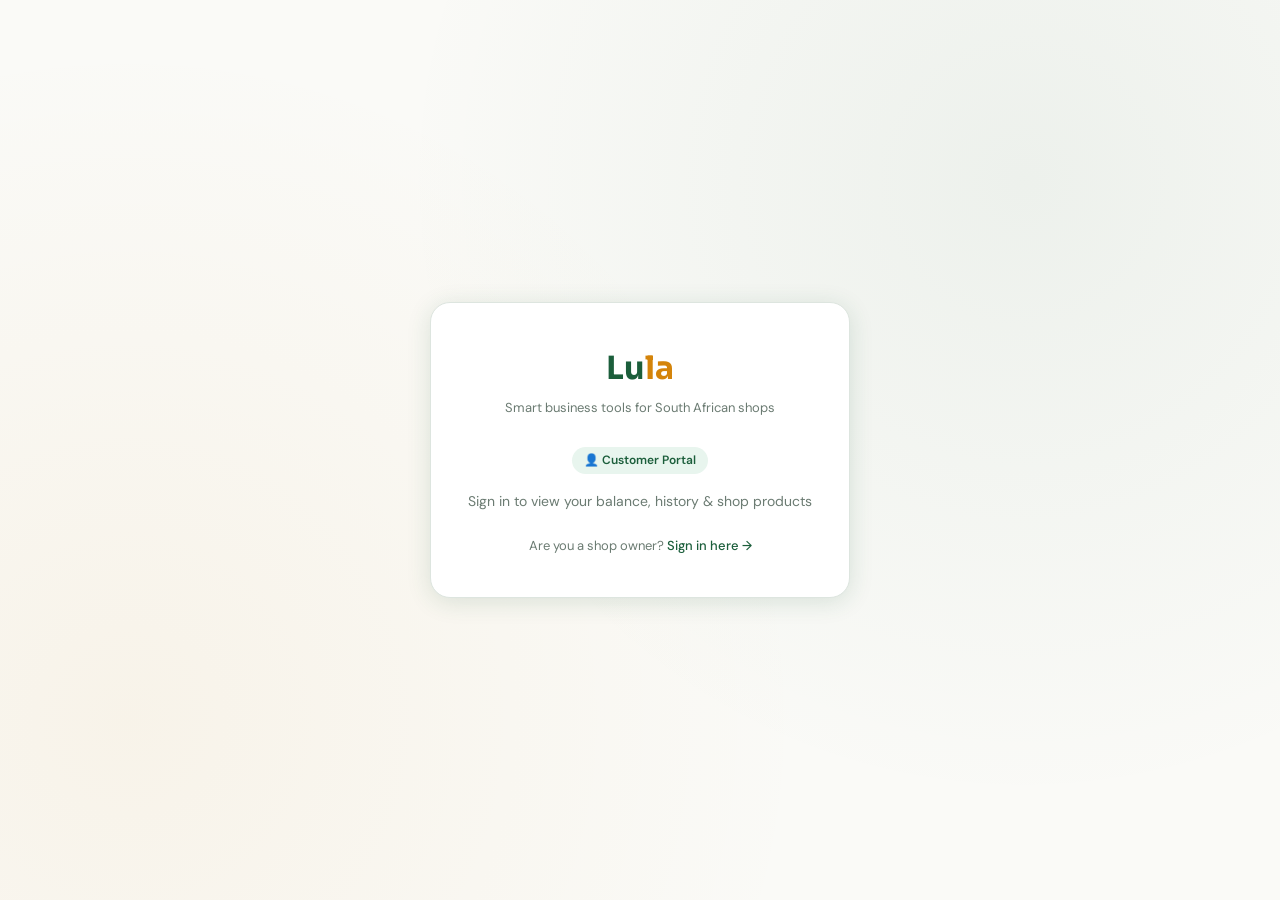
==== customer.html @ 71c64a4d "adding customer portal page" ====
<!DOCTYPE html>
<html lang="en">
<head>
  <meta charset="UTF-8" />
  <meta name="viewport" content="width=device-width, initial-scale=1.0" />
  <title>Lula — Customer Portal</title>
  <link rel="stylesheet" href="style.css" />
  <script src="https://accounts.google.com/gsi/client" async defer></script>
  <style>
    /* ── Customer-specific styles ── */
    .cust-layout { max-width: 680px; margin: 0 auto; padding: 24px 16px 60px; }

    .cust-hero {
      background: var(--green); color: var(--white);
      border-radius: var(--radius-lg); padding: 28px 24px; margin-bottom: 20px;
      display: flex; align-items: center; justify-content: space-between; gap: 16px;
    }
    .cust-hero-name { font-family: 'Sora', sans-serif; font-size: 20px; font-weight: 700; }
    .cust-hero-sub  { font-size: 13px; opacity: 0.75; margin-top: 2px; }
    .cust-avatar {
      width: 52px; height: 52px; border-radius: 50%;
      background: rgba(255,255,255,0.2); display: flex; align-items: center;
      justify-content: center; font-family: 'Sora', sans-serif;
      font-size: 20px; font-weight: 700; flex-shrink: 0;
    }
    .balance-card {
      background: var(--white); border: 1px solid var(--border);
      border-radius: var(--radius); padding: 20px 24px; margin-bottom: 20px;
      display: flex; align-items: center; justify-content: space-between;
    }
    .balance-label { font-size: 13px; color: var(--muted); font-weight: 500; }
    .balance-amount { font-family: 'Sora', sans-serif; font-size: 32px; font-weight: 700; color: var(--dark); }
    .balance-limit  { font-size: 13px; color: var(--muted); margin-top: 2px; }
    .balance-amount.danger { color: var(--danger); }

    .tab-bar {
      display: flex; gap: 4px; background: var(--white);
      border: 1px solid var(--border); border-radius: var(--radius-sm);
      padding: 4px; margin-bottom: 20px;
    }
    .tab-btn {
      flex: 1; padding: 9px 8px; border: none; background: none;
      border-radius: 6px; font-size: 13px; font-weight: 500;
      color: var(--muted); cursor: pointer; transition: all 0.15s;
      font-family: 'DM Sans', sans-serif;
    }
    .tab-btn.active { background: var(--green); color: var(--white); }

    .shop-card {
      background: var(--white); border: 1px solid var(--border);
      border-radius: var(--radius); padding: 16px 18px; margin-bottom: 12px;
      display: flex; align-items: center; gap: 14px; cursor: pointer;
      transition: all 0.15s;
    }
    .shop-card:hover { border-color: var(--green); box-shadow: var(--shadow); transform: translateY(-1px); }
    .shop-icon {
      width: 46px; height: 46px; border-radius: var(--radius-sm);
      background: var(--green-light); display: flex; align-items: center;
      justify-content: center; font-size: 22px; flex-shrink: 0;
    }
    .shop-name  { font-weight: 600; font-size: 15px; color: var(--dark); }
    .shop-type  { font-size: 13px; color: var(--muted); margin-top: 2px; }
    .shop-badge { margin-left: auto; }

    .product-card {
      background: var(--white); border: 1px solid var(--border);
      border-radius: var(--radius-sm); padding: 14px 16px; margin-bottom: 8px;
      display: flex; align-items: center; justify-content: space-between;
    }
    .product-name  { font-weight: 500; font-size: 14px; }
    .product-price { font-family: 'Sora', sans-serif; font-weight: 700; color: var(--green); font-size: 16px; }
    .product-stock { font-size: 12px; color: var(--muted); margin-top: 2px; }

    .history-item {
      background: var(--white); border: 1px solid var(--border);
      border-radius: var(--radius-sm); padding: 14px 16px; margin-bottom: 8px;
      display: flex; align-items: center; justify-content: space-between;
    }
    .history-item-left  { display: flex; flex-direction: column; gap: 2px; }
    .history-desc { font-weight: 500; font-size: 14px; }
    .history-date { font-size: 12px; color: var(--muted); }
    .history-amount { font-family: 'Sora', sans-serif; font-weight: 700; font-size: 16px; }

    .empty-state {
      text-align: center; padding: 40px 20px;
      color: var(--muted); font-size: 14px;
    }
    .empty-state .empty-icon { font-size: 40px; margin-bottom: 12px; }

    /* Login page override for customer */
    .cust-login-badge {
      display: inline-flex; align-items: center; gap: 6px;
      background: var(--green-light); color: var(--green);
      padding: 4px 12px; border-radius: 99px; font-size: 12px; font-weight: 600;
      margin-bottom: 16px;
    }

    .bottom-nav {
      position: fixed; bottom: 0; left: 0; right: 0;
      background: var(--white); border-top: 1px solid var(--border);
      display: flex; padding: 8px 0 12px;
    }
    .bnav-item {
      flex: 1; display: flex; flex-direction: column; align-items: center; gap: 3px;
      font-size: 11px; font-weight: 500; color: var(--muted); cursor: pointer;
      border: none; background: none; padding: 4px 0; transition: color 0.15s;
      font-family: 'DM Sans', sans-serif;
    }
    .bnav-item.active { color: var(--green); }
    .bnav-item svg { width: 22px; height: 22px; }

    .request-form {
      background: var(--white); border: 1px solid var(--border);
      border-radius: var(--radius); padding: 20px;
    }
    .pay-btn {
      background: var(--green); color: var(--white); border: none;
      border-radius: var(--radius-sm); padding: 14px 20px;
      font-size: 15px; font-weight: 600; cursor: pointer; width: 100%;
      font-family: 'DM Sans', sans-serif; transition: background 0.15s;
    }
    .pay-btn:hover { background: var(--green-mid); }
    .pay-btn.amber { background: var(--amber); }
  </style>
</head>
<body>

<!-- ══ LOGIN SCREEN ══ -->
<div id="loginScreen" class="login-page">
  <div class="login-box">
    <div class="login-logo">
      <div class="brand-mark">Lu<span>la</span></div>
      <div class="login-tagline">Smart business tools for South African shops</div>
    </div>
    <div style="text-align:center; margin-bottom:20px;">
      <div class="cust-login-badge">👤 Customer Portal</div>
      <p style="font-size:14px; color:var(--muted);">Sign in to view your balance, history & shop products</p>
    </div>

    <div id="g_id_onload"
      data-client_id="790839446499-2q8ir0ttrcs7jf3v00uls48bc3m3q3s2.apps.googleusercontent.com"
      data-callback="handleCustomerSignIn"
      data-auto_prompt="false">
    </div>
    <div class="g_id_signin"
      data-type="standard" data-shape="rectangular"
      data-theme="outline" data-text="continue_with"
      data-size="large" data-logo_alignment="left" data-width="340">
    </div>

    <div style="margin-top:20px; text-align:center;">
      <a href="index.html" style="font-size:13px; color:var(--muted);">Are you a shop owner? <span style="color:var(--green); font-weight:500;">Sign in here →</span></a>
    </div>
  </div>
</div>

<!-- ══ CUSTOMER APP ══ -->
<div id="custApp" class="hidden">

  <!-- Top header -->
  <header class="page-header">
    <div class="brand-mark">Lu<span>la</span></div>
    <div style="display:flex; align-items:center; gap:10px;">
      <div id="custHeaderAvatar" style="width:34px; height:34px; border-radius:50%; background:var(--green-light); display:flex; align-items:center; justify-content:center; font-weight:600; font-size:13px; color:var(--green); cursor:pointer; border:1.5px solid var(--border);" onclick="custSignOut()"></div>
    </div>
  </header>

  <div class="cust-layout">

    <!-- Hero greeting -->
    <div class="cust-hero">
      <div>
        <div class="cust-hero-name" id="custHeroName">Hello!</div>
        <div class="cust-hero-sub" id="custHeroSub">Welcome to Lula Customer Portal</div>
      </div>
      <div class="cust-avatar" id="custHeroAvatar">?</div>
    </div>

    <!-- Balance summary -->
    <div class="balance-card" id="balanceCard" style="display:none;">
      <div>
        <div class="balance-label">Your credit balance</div>
        <div class="balance-amount" id="custBalance">R0.00</div>
        <div class="balance-limit" id="custLimit">Credit limit: R0.00</div>
      </div>
      <button class="pay-btn amber" style="width:auto; padding:10px 20px; font-size:13px;" onclick="showTab('pay')">Pay Now</button>
    </div>

    <!-- Tab bar -->
    <div class="tab-bar">
      <button class="tab-btn active" onclick="showTab('shops')" id="tab-shops">🏪 Shops</button>
      <button class="tab-btn" onclick="showTab('products')" id="tab-products">📦 Products</button>
      <button class="tab-btn" onclick="showTab('history')" id="tab-history">🧾 History</button>
      <button class="tab-btn" onclick="showTab('credit')" id="tab-credit">💳 Credit</button>
      <button class="tab-btn" onclick="showTab('pay')" id="tab-pay">💰 Pay</button>
    </div>

    <!-- ── SHOPS TAB ── -->
    <div id="section-shops">
      <div style="font-size:13px; color:var(--muted); margin-bottom:14px;">All businesses registered on Lula</div>
      <div id="shopsList"></div>
    </div>

    <!-- ── PRODUCTS TAB ── -->
    <div id="section-products" class="hidden">
      <div style="display:flex; align-items:center; justify-content:space-between; margin-bottom:14px;">
        <div style="font-size:13px; color:var(--muted);" id="productsShopLabel">Select a shop to view products</div>
        <select id="shopFilter" onchange="filterProducts()" style="font-size:13px; padding:6px 10px; border:1px solid var(--border); border-radius:var(--radius-sm); background:var(--white); font-family:'DM Sans',sans-serif;">
          <option value="all">All shops</option>
        </select>
      </div>
      <div id="productsList"></div>
    </div>

    <!-- ── HISTORY TAB ── -->
    <div id="section-history" class="hidden">
      <div style="font-size:13px; color:var(--muted); margin-bottom:14px;">Your purchase history across all shops</div>
      <div id="historyList"></div>
    </div>

    <!-- ── CREDIT REQUEST TAB ── -->
    <div id="section-credit" class="hidden">
      <div style="font-size:13px; color:var(--muted); margin-bottom:14px;">Request to buy on credit from a shop</div>
      <div class="request-form">
        <div class="input-group">
          <label>Select shop</label>
          <select id="creditShopSelect">
            <option value="">-- Choose a shop --</option>
          </select>
        </div>
        <div class="input-group">
          <label>What do you want to buy?</label>
          <input type="text" id="creditItem" placeholder='e.g. "2x Bread, 1x Milk"' />
        </div>
        <div class="input-group">
          <label>Amount (R)</label>
          <input type="number" id="creditAmount" placeholder="e.g. 50" min="0" step="0.01" />
        </div>
        <div class="input-group">
          <label>Note to shop owner (optional)</label>
          <input type="text" id="creditNote" placeholder='e.g. "Will pay on Friday"' />
        </div>
        <button class="pay-btn amber" onclick="submitCreditRequest()">Send Credit Request →</button>
      </div>

      <!-- Existing requests -->
      <div style="margin-top:20px;">
        <div class="section-heading" style="font-size:15px; margin-bottom:12px;">Your requests</div>
        <div id="creditRequestsList"></div>
      </div>
    </div>

    <!-- ── PAY BALANCE TAB ── -->
    <div id="section-pay" class="hidden">
      <div style="font-size:13px; color:var(--muted); margin-bottom:14px;">Pay your outstanding balance to a shop</div>
      <div class="request-form">
        <div class="input-group">
          <label>Select shop</label>
          <select id="payShopSelect" onchange="updatePayBalance()">
            <option value="">-- Choose a shop --</option>
          </select>
        </div>

        <div id="payBalanceInfo" style="background:var(--amber-light); border:1px solid #F0C060; border-radius:var(--radius-sm); padding:14px; margin-bottom:16px; display:none;">
          <div style="font-size:13px; color:var(--muted);">Outstanding balance at this shop:</div>
          <div style="font-family:'Sora',sans-serif; font-size:28px; font-weight:700; color:var(--amber);" id="payBalanceAmount">R0.00</div>
        </div>

        <div class="input-group">
          <label>Amount to pay (R)</label>
          <input type="number" id="payAmount" placeholder="e.g. 100" min="0" step="0.01" />
        </div>
        <div class="input-group">
          <label>Payment method</label>
          <select id="payMethod">
            <option value="cash">Cash (in person)</option>
            <option value="eft">EFT / Bank transfer</option>
            <option value="ewallet">eWallet</option>
            <option value="snapscan">SnapScan / Zapper</option>
          </select>
        </div>
        <button class="pay-btn" onclick="submitPayment()">Record Payment →</button>
        <p style="font-size:12px; color:var(--muted); text-align:center; margin-top:10px;">The shop owner will confirm receipt of payment.</p>
      </div>

      <!-- Payment history -->
      <div style="margin-top:20px;">
        <div class="section-heading" style="font-size:15px; margin-bottom:12px;">Payment history</div>
        <div id="paymentHistoryList"></div>
      </div>
    </div>

  </div><!-- end cust-layout -->
</div><!-- end custApp -->

<!-- Toast -->
<div id="toast" style="position:fixed; bottom:24px; left:50%; transform:translateX(-50%) translateY(80px); background:var(--dark); color:var(--white); padding:12px 24px; border-radius:99px; font-size:14px; font-weight:500; transition:transform 0.3s; z-index:9999; white-space:nowrap; box-shadow:var(--shadow-md);"></div>

<script>
// ════════════════════════════════════════
//  DATA HELPERS
// ════════════════════════════════════════
function getData(key, fallback) {
  try { return JSON.parse(localStorage.getItem(key)) || fallback; }
  catch { return fallback; }
}
function setData(key, val) { localStorage.setItem(key, JSON.stringify(val)); }

// ════════════════════════════════════════
//  GOOGLE SIGN IN
// ════════════════════════════════════════
function handleCustomerSignIn(response) {
  try {
    const payload = JSON.parse(atob(response.credential.split('.')[1]));
    const user = { name: payload.name, email: payload.email, picture: payload.picture, role: 'customer' };
    setData('lula_cust_user', user);
    launchCustomerApp(user);
  } catch(e) {
    alert('Sign-in failed. Please try again.');
  }
}

// ════════════════════════════════════════
//  INIT
// ════════════════════════════════════════
window.addEventListener('DOMContentLoaded', () => {
  const user = getData('lula_cust_user', null);
  if (user) {
    launchCustomerApp(user);
  }
  // else stay on login screen
});

function launchCustomerApp(user) {
  document.getElementById('loginScreen').classList.add('hidden');
  document.getElementById('custApp').classList.remove('hidden');

  // Set name/avatar
  const initials = user.name.split(' ').map(w => w[0]).join('').slice(0,2).toUpperCase();
  document.getElementById('custHeroName').textContent = 'Hello, ' + user.name.split(' ')[0] + ' 👋';
  document.getElementById('custHeroSub').textContent  = user.email;
  document.getElementById('custHeroAvatar').textContent  = initials;
  document.getElementById('custHeaderAvatar').textContent = initials;

  // Load customer record if exists (linked by email from owner's data)
  const customers = getData('lula_customers', []);
  const me = customers.find(c => c.email === user.email);
  if (me && me.balance > 0) {
    document.getElementById('balanceCard').style.display = 'flex';
    document.getElementById('custBalance').textContent = 'R' + me.balance.toFixed(2);
    document.getElementById('custBalance').classList.toggle('danger', me.balance >= me.credit * 0.8);
    document.getElementById('custLimit').textContent = 'Credit limit: R' + (me.credit || 0).toFixed(2);
  }

  renderShops();
  renderProducts();
  renderHistory(user.email);
  populateShopSelects();
  renderCreditRequests(user.email);
  renderPaymentHistory(user.email);
}

// ════════════════════════════════════════
//  SHOPS LIST — all registered businesses
// ════════════════════════════════════════
const STORE_EMOJIS = {
  'Spaza Shop':'🏪','Tavern / Shebeen':'🍺','Hair Salon':'💇','Barbershop':'✂️',
  'Tuck Shop':'🛍️','Butchery':'🥩','Fruit & Veg':'🥦','Bakery':'🍞',
  'Takeaway / Braai':'🍖','Clothing & Alterations':'👗','Nail Salon':'💅',
  'Phone Repairs':'📱','Internet Café / Printing':'🖨️','Hardware Shop':'🔨',
  'Pharmacy':'💊','Muthi Shop':'🌿','Laundry':'👕','Mechanic / Tyre Shop':'🔧',
  'Creche / Daycare':'🧒','Second-Hand / Recycling':'♻️'
};

function renderShops() {
  const biz = getData('lula_business', null);
  const container = document.getElementById('shopsList');

  // Build list — in production this comes from Supabase
  // For now we show the owner's own business (on same device) + demo shops
  const shops = [];
  if (biz && biz.bizName) shops.push(biz);

  // Demo shops so customers can see the concept
  const demoShops = [
    { bizName: "Mama Thandi's Spaza", storeType: "Spaza Shop",   ownerName: "Thandi Dlamini",  phone: "082 111 2233" },
    { bizName: "Sipho's Butchery",    storeType: "Butchery",      ownerName: "Sipho Nkosi",     phone: "073 444 5566" },
    { bizName: "Beauty by Zanele",    storeType: "Hair Salon",    ownerName: "Zanele Mokoena",  phone: "064 777 8899" },
    { bizName: "JB Tavern",           storeType: "Tavern / Shebeen", ownerName: "Jabu Bhengu", phone: "078 321 6540" },
    { bizName: "Tech Fix Pretoria",   storeType: "Phone Repairs", ownerName: "Tshepo Dube",    phone: "060 123 4567" },
  ];
  demoShops.forEach(d => { if (!shops.find(s => s.bizName === d.bizName)) shops.push(d); });

  if (!shops.length) {
    container.innerHTML = `<div class="empty-state"><div class="empty-icon">🏪</div>No shops registered yet.</div>`;
    return;
  }

  container.innerHTML = shops.map((s, i) => {
    const emoji = STORE_EMOJIS[s.storeType] || '🏬';
    return `<div class="shop-card" onclick="viewShop(${i})">
      <div class="shop-icon">${emoji}</div>
      <div style="flex:1;">
        <div class="shop-name">${s.bizName}</div>
        <div class="shop-type">${s.storeType || 'Local Shop'}</div>
        ${s.phone ? `<div style="font-size:12px; color:var(--muted); margin-top:2px;">📞 ${s.phone}</div>` : ''}
      </div>
      <div class="shop-badge"><span class="badge badge-green">Open</span></div>
    </div>`;
  }).join('');

  // Store shops globally for reference
  window._shops = shops;
}

function viewShop(idx) {
  showTab('products');
  document.getElementById('shopFilter').value = idx;
  filterProducts(idx);
}

// ════════════════════════════════════════
//  PRODUCTS
// ════════════════════════════════════════
function renderProducts(shopIdx) {
  const products  = getData('lula_products', []);
  const container = document.getElementById('productsList');

  if (!products.length) {
    container.innerHTML = `<div class="empty-state"><div class="empty-icon">📦</div>No products listed yet by any shop.</div>`;
    return;
  }

  const list = shopIdx !== undefined
    ? products // in production: filter by shop
    : products;

  container.innerHTML = list.map(p => {
    const daysLeft = p.expiry ? Math.ceil((new Date(p.expiry) - new Date()) / 86400000) : null;
    const outOfStock = p.stock === 0;
    return `<div class="product-card" style="${outOfStock ? 'opacity:0.5;' : ''}">
      <div>
        <div class="product-name">${p.name}</div>
        <div class="product-stock">${outOfStock ? '❌ Out of stock' : `✅ ${p.stock} available`}${daysLeft !== null && daysLeft <= 3 ? ' · ⚠️ Expiring soon' : ''}</div>
      </div>
      <div class="product-price">R${p.price.toFixed(2)}</div>
    </div>`;
  }).join('');
}

function filterProducts() {
  const val = document.getElementById('shopFilter').value;
  renderProducts(val === 'all' ? undefined : parseInt(val));
}

function populateShopSelects() {
  const shops = window._shops || [];
  const selects = ['creditShopSelect', 'payShopSelect', 'shopFilter'];
  selects.forEach(id => {
    const el = document.getElementById(id);
    if (!el) return;
    // Clear existing options except first
    while (el.options.length > 1) el.remove(1);
    shops.forEach((s, i) => {
      const opt = document.createElement('option');
      opt.value = i; opt.textContent = s.bizName;
      el.appendChild(opt);
    });
  });
}

// ════════════════════════════════════════
//  HISTORY
// ════════════════════════════════════════
function renderHistory(email) {
  const sales = getData('lula_sales', []);
  const container = document.getElementById('historyList');

  // In production: filter by customer email
  // For demo: show all sales on this device
  if (!sales.length) {
    container.innerHTML = `<div class="empty-state"><div class="empty-icon">🧾</div>No purchase history yet.</div>`;
    return;
  }

  container.innerHTML = sales.slice().reverse().map(s => {
    const d = new Date(s.time);
    const dateStr = d.toLocaleDateString('en-ZA', { day:'numeric', month:'short', year:'numeric' });
    return `<div class="history-item">
      <div class="history-item-left">
        <div class="history-desc">${s.item}</div>
        <div class="history-date">${dateStr}</div>
      </div>
      <div class="history-amount" style="color:var(--green);">R${s.total.toFixed(2)}</div>
    </div>`;
  }).join('');
}

// ════════════════════════════════════════
//  CREDIT REQUESTS
// ════════════════════════════════════════
function submitCreditRequest() {
  const shop   = document.getElementById('creditShopSelect').value;
  const item   = document.getElementById('creditItem').value.trim();
  const amount = parseFloat(document.getElementById('creditAmount').value);
  const note   = document.getElementById('creditNote').value.trim();

  if (!shop)   { showToast('⚠ Please select a shop.'); return; }
  if (!item)   { showToast('⚠ Tell us what you want to buy.'); return; }
  if (!amount) { showToast('⚠ Enter an amount.'); return; }

  const user    = getData('lula_cust_user', {});
  const shops   = window._shops || [];
  const requests = getData('lula_credit_requests', []);

  requests.push({
    id: Date.now(), customerName: user.name, customerEmail: user.email,
    shopName: shops[shop]?.bizName || 'Unknown', item, amount, note,
    status: 'pending', requestedAt: new Date().toISOString()
  });
  setData('lula_credit_requests', requests);

  document.getElementById('creditItem').value   = '';
  document.getElementById('creditAmount').value = '';
  document.getElementById('creditNote').value   = '';
  document.getElementById('creditShopSelect').value = '';

  showToast('✓ Credit request sent! The shop owner will review it.');
  renderCreditRequests(user.email);
}

function renderCreditRequests(email) {
  const requests  = getData('lula_credit_requests', []);
  const container = document.getElementById('creditRequestsList');
  const mine      = requests.filter(r => r.customerEmail === email);

  if (!mine.length) {
    container.innerHTML = `<div class="empty-state" style="padding:20px;"><div class="empty-icon">💳</div>No credit requests yet.</div>`;
    return;
  }

  container.innerHTML = mine.reverse().map(r => {
    const statusMap = { pending:'badge-amber', approved:'badge-green', rejected:'badge-danger' };
    const d = new Date(r.requestedAt).toLocaleDateString('en-ZA', { day:'numeric', month:'short' });
    return `<div class="history-item">
      <div class="history-item-left">
        <div class="history-desc">${r.item} — ${r.shopName}</div>
        <div class="history-date">${d} · R${r.amount.toFixed(2)}</div>
      </div>
      <span class="badge ${statusMap[r.status] || 'badge-gray'}">${r.status}</span>
    </div>`;
  }).join('');
}

// ════════════════════════════════════════
//  PAYMENTS
// ════════════════════════════════════════
function updatePayBalance() {
  const shopIdx = document.getElementById('payShopSelect').value;
  const info    = document.getElementById('payBalanceInfo');
  if (!shopIdx) { info.style.display = 'none'; return; }

  // In production: fetch real balance from Supabase
  const customers = getData('lula_customers', []);
  const user      = getData('lula_cust_user', {});
  const me        = customers.find(c => c.email === user.email);
  const balance   = me ? me.balance : 0;

  info.style.display = 'block';
  document.getElementById('payBalanceAmount').textContent = 'R' + balance.toFixed(2);
}

function submitPayment() {
  const shopIdx = document.getElementById('payShopSelect').value;
  const amount  = parseFloat(document.getElementById('payAmount').value);
  const method  = document.getElementById('payMethod').value;

  if (!shopIdx) { showToast('⚠ Please select a shop.'); return; }
  if (!amount)  { showToast('⚠ Enter the amount you are paying.'); return; }

  const user     = getData('lula_cust_user', {});
  const shops    = window._shops || [];
  const payments = getData('lula_payments', []);

  payments.push({
    id: Date.now(), customerName: user.name, customerEmail: user.email,
    shopName: shops[shopIdx]?.bizName || 'Unknown', amount, method,
    status: 'pending_confirmation', paidAt: new Date().toISOString()
  });
  setData('lula_payments', payments);

  document.getElementById('payAmount').value = '';
  document.getElementById('payShopSelect').value = '';
  document.getElementById('payBalanceInfo').style.display = 'none';

  showToast('✓ Payment recorded! Waiting for shop owner to confirm.');
  renderPaymentHistory(user.email);
}

function renderPaymentHistory(email) {
  const payments  = getData('lula_payments', []);
  const container = document.getElementById('paymentHistoryList');
  const mine      = payments.filter(p => p.customerEmail === email);

  if (!mine.length) {
    container.innerHTML = `<div class="empty-state" style="padding:20px;"><div class="empty-icon">💰</div>No payments recorded yet.</div>`;
    return;
  }

  container.innerHTML = mine.reverse().map(p => {
    const d = new Date(p.paidAt).toLocaleDateString('en-ZA', { day:'numeric', month:'short' });
    const methodMap = { cash:'💵 Cash', eft:'🏦 EFT', ewallet:'📱 eWallet', snapscan:'📷 SnapScan' };
    return `<div class="history-item">
      <div class="history-item-left">
        <div class="history-desc">${methodMap[p.method] || p.method} → ${p.shopName}</div>
        <div class="history-date">${d} · ${p.status === 'pending_confirmation' ? '⏳ Awaiting confirmation' : '✅ Confirmed'}</div>
      </div>
      <div class="history-amount" style="color:var(--amber);">R${p.amount.toFixed(2)}</div>
    </div>`;
  }).join('');
}

// ════════════════════════════════════════
//  TAB NAVIGATION
// ════════════════════════════════════════
function showTab(name) {
  ['shops','products','history','credit','pay'].forEach(t => {
    document.getElementById('section-' + t).classList.add('hidden');
    document.getElementById('tab-' + t).classList.remove('active');
  });
  document.getElementById('section-' + name).classList.remove('hidden');
  document.getElementById('tab-' + name).classList.add('active');
}

// ════════════════════════════════════════
//  SIGN OUT
// ════════════════════════════════════════
function custSignOut() {
  if (!confirm('Sign out?')) return;
  if (typeof google !== 'undefined' && google.accounts) {
    const user = getData('lula_cust_user', {});
    if (user.email) google.accounts.id.revoke(user.email, () => {});
    google.accounts.id.disableAutoSelect();
  }
  localStorage.removeItem('lula_cust_user');
  sessionStorage.setItem('signed_out', '1');
  window.location.reload();
}

// ════════════════════════════════════════
//  TOAST
// ════════════════════════════════════════
function showToast(msg) {
  const t = document.getElementById('toast');
  t.textContent = msg;
  t.style.transform = 'translateX(-50%) translateY(0)';
  setTimeout(() => { t.style.transform = 'translateX(-50%) translateY(80px)'; }, 3200);
}
</script>

</body>
</html>
---- style.css ----
@import url('https://fonts.googleapis.com/css2?family=Sora:wght@400;500;600;700&family=DM+Sans:wght@400;500&display=swap');

*, *::before, *::after { box-sizing: border-box; margin: 0; padding: 0; }

:root {
  --green:        #1B5E3B;
  --green-mid:    #2E7D52;
  --green-light:  #E8F5EE;
  --amber:        #D4840A;
  --amber-light:  #FEF3DC;
  --cream:        #FAFAF7;
  --dark:         #111714;
  --dark-mid:     #2C3830;
  --muted:        #6B7B72;
  --border:       #DDE5DF;
  --white:        #FFFFFF;
  --danger:       #C0392B;
  --danger-light: #FDECEA;
  --radius:       12px;
  --radius-sm:    8px;
  --radius-lg:    20px;
  --shadow:       0 2px 12px rgba(27,94,59,0.10);
  --shadow-md:    0 4px 24px rgba(27,94,59,0.14);
}

body {
  font-family: 'DM Sans', sans-serif;
  background: var(--cream);
  color: var(--dark);
  min-height: 100vh;
  font-size: 15px;
  line-height: 1.6;
}

h1, h2, h3, h4, .brand {
  font-family: 'Sora', sans-serif;
}

a { color: inherit; text-decoration: none; }

/* ── Buttons ── */
.btn {
  display: inline-flex; align-items: center; justify-content: center; gap: 8px;
  padding: 12px 24px; border-radius: var(--radius-sm); font-size: 15px;
  font-weight: 500; cursor: pointer; border: none; transition: all 0.18s;
  font-family: 'DM Sans', sans-serif;
}
.btn-primary   { background: var(--green); color: var(--white); }
.btn-primary:hover { background: var(--green-mid); transform: translateY(-1px); box-shadow: var(--shadow); }
.btn-outline   { background: transparent; border: 1.5px solid var(--border); color: var(--dark-mid); }
.btn-outline:hover { border-color: var(--green); color: var(--green); background: var(--green-light); }
.btn-google    {
  background: var(--white); border: 1.5px solid var(--border); color: var(--dark);
  width: 100%; padding: 14px 20px; border-radius: var(--radius-sm);
  font-size: 15px; font-weight: 500; cursor: pointer;
  transition: all 0.18s; font-family: 'DM Sans', sans-serif;
  display: flex; align-items: center; justify-content: center; gap: 10px;
}
.btn-google:hover { border-color: var(--green); box-shadow: var(--shadow); transform: translateY(-1px); }
.btn-full { width: 100%; }
.btn-sm { padding: 8px 16px; font-size: 13px; }

/* ── Cards ── */
.card {
  background: var(--white); border-radius: var(--radius); border: 1px solid var(--border);
  padding: 20px;
}
.card-lg { border-radius: var(--radius-lg); padding: 28px; }

/* ── Badge ── */
.badge {
  display: inline-flex; align-items: center; gap: 4px;
  padding: 3px 10px; border-radius: 99px; font-size: 12px; font-weight: 500;
}
.badge-green  { background: var(--green-light); color: var(--green); }
.badge-amber  { background: var(--amber-light); color: var(--amber); }
.badge-danger { background: var(--danger-light); color: var(--danger); }
.badge-gray   { background: #F0F0EE; color: var(--muted); }

/* ── Alert ── */
.alert {
  display: flex; align-items: flex-start; gap: 10px;
  padding: 12px 14px; border-radius: var(--radius-sm); font-size: 13px;
}
.alert-warning { background: var(--amber-light); border: 1px solid #F0C060; color: #7A4A00; }
.alert-danger  { background: var(--danger-light); border: 1px solid #F0A0A0; color: var(--danger); }
.alert-success { background: var(--green-light);  border: 1px solid #80C0A0; color: var(--green); }

/* ── Inputs ── */
.input-group { display: flex; flex-direction: column; gap: 6px; margin-bottom: 16px; }
.input-group label { font-size: 13px; font-weight: 500; color: var(--dark-mid); }
.input-group input, .input-group select, .input-group textarea {
  padding: 11px 14px; border: 1.5px solid var(--border); border-radius: var(--radius-sm);
  font-size: 14px; font-family: 'DM Sans', sans-serif; background: var(--white);
  color: var(--dark); transition: border-color 0.15s; outline: none;
}
.input-group input:focus, .input-group select:focus { border-color: var(--green); }

/* ── Divider ── */
.divider { display: flex; align-items: center; gap: 12px; color: var(--muted); font-size: 13px; margin: 20px 0; }
.divider::before, .divider::after { content: ''; flex: 1; height: 1px; background: var(--border); }

/* ── Offline pill ── */
.status-pill {
  display: inline-flex; align-items: center; gap: 6px;
  padding: 5px 12px; border-radius: 99px; font-size: 12px; font-weight: 500;
}
.status-online  { background: var(--green-light); color: var(--green); }
.status-offline { background: var(--amber-light); color: var(--amber); }
.status-dot { width: 7px; height: 7px; border-radius: 50%; }
.status-online .status-dot  { background: var(--green); }
.status-offline .status-dot { background: var(--amber); }

/* ── Page header ── */
.page-header {
  display: flex; align-items: center; justify-content: space-between;
  padding: 16px 24px; background: var(--white); border-bottom: 1px solid var(--border);
  position: sticky; top: 0; z-index: 100;
}
.brand-mark { font-family: 'Sora', sans-serif; font-weight: 700; font-size: 22px; color: var(--green); }
.brand-mark span { color: var(--amber); }

/* ── Dashboard layout ── */
.dash-layout { display: flex; min-height: calc(100vh - 57px); }
.dash-sidebar {
  width: 220px; background: var(--white); border-right: 1px solid var(--border);
  padding: 20px 12px; display: flex; flex-direction: column; gap: 4px;
  flex-shrink: 0;
}
.dash-content { flex: 1; padding: 28px; overflow-y: auto; }

/* Sidebar nav */
.nav-item {
  display: flex; align-items: center; gap: 10px;
  padding: 10px 12px; border-radius: var(--radius-sm); font-size: 14px;
  font-weight: 500; color: var(--muted); cursor: pointer; transition: all 0.15s;
  border: none; background: none; width: 100%; text-align: left;
}
.nav-item:hover { background: var(--green-light); color: var(--green); }
.nav-item.active { background: var(--green-light); color: var(--green); }
.nav-item svg { width: 18px; height: 18px; flex-shrink: 0; }
.nav-divider { height: 1px; background: var(--border); margin: 8px 4px; }
.nav-section-label { font-size: 11px; font-weight: 600; color: var(--muted); text-transform: uppercase; letter-spacing: 0.06em; padding: 6px 12px 2px; }

/* ── Stat cards ── */
.stats-grid { display: grid; grid-template-columns: repeat(auto-fit, minmax(160px, 1fr)); gap: 14px; margin-bottom: 24px; }
.stat-card {
  background: var(--white); border: 1px solid var(--border); border-radius: var(--radius);
  padding: 18px 20px;
}
.stat-label { font-size: 12px; color: var(--muted); font-weight: 500; margin-bottom: 6px; }
.stat-value { font-family: 'Sora', sans-serif; font-size: 26px; font-weight: 700; color: var(--dark); }
.stat-sub   { font-size: 12px; color: var(--muted); margin-top: 4px; }
.stat-card.accent { background: var(--green); border-color: var(--green); }
.stat-card.accent .stat-label, .stat-card.accent .stat-sub { color: rgba(255,255,255,0.7); }
.stat-card.accent .stat-value { color: var(--white); }

/* ── Section heading ── */
.section-heading {
  font-family: 'Sora', sans-serif; font-size: 17px; font-weight: 600;
  color: var(--dark); margin-bottom: 14px; display: flex; align-items: center; gap: 8px;
}

/* ── Table ── */
.table-wrap { overflow-x: auto; }
table { width: 100%; border-collapse: collapse; font-size: 14px; }
thead th { text-align: left; padding: 10px 14px; color: var(--muted); font-size: 12px; font-weight: 600; text-transform: uppercase; letter-spacing: 0.04em; border-bottom: 1px solid var(--border); }
tbody td { padding: 12px 14px; border-bottom: 1px solid var(--border); color: var(--dark); }
tbody tr:hover { background: var(--cream); }
tbody tr:last-child td { border-bottom: none; }

/* ── Store selector ── */
.store-grid {
  display: grid; grid-template-columns: repeat(auto-fill, minmax(150px, 1fr)); gap: 12px;
  margin: 20px 0;
}
.store-tile {
  display: flex; flex-direction: column; align-items: center; gap: 8px;
  padding: 18px 10px; border-radius: var(--radius); border: 2px solid var(--border);
  background: var(--white); cursor: pointer; transition: all 0.18s; text-align: center;
}
.store-tile:hover { border-color: var(--green); background: var(--green-light); }
.store-tile.selected { border-color: var(--green); background: var(--green-light); box-shadow: 0 0 0 3px rgba(27,94,59,0.12); }
.store-tile-icon { font-size: 28px; }
.store-tile-name { font-size: 13px; font-weight: 500; color: var(--dark-mid); }
.store-tile.selected .store-tile-name { color: var(--green); }

/* ── Quick action buttons ── */
.quick-actions { display: flex; gap: 10px; flex-wrap: wrap; margin-bottom: 24px; }
.action-btn {
  display: flex; align-items: center; gap: 8px;
  padding: 10px 18px; border-radius: var(--radius-sm);
  border: 1.5px solid var(--border); background: var(--white);
  font-size: 14px; font-weight: 500; color: var(--dark-mid);
  cursor: pointer; transition: all 0.15s; font-family: 'DM Sans', sans-serif;
}
.action-btn:hover { border-color: var(--green); color: var(--green); background: var(--green-light); }
.action-btn.primary { background: var(--green); color: var(--white); border-color: var(--green); }
.action-btn.primary:hover { background: var(--green-mid); }

/* ── Modal overlay ── */
.modal-overlay {
  position: fixed; inset: 0; background: rgba(0,0,0,0.45);
  display: flex; align-items: center; justify-content: center;
  z-index: 999; padding: 20px;
}
.modal-box {
  background: var(--white); border-radius: var(--radius-lg);
  max-width: 540px; width: 100%; max-height: 90vh; overflow-y: auto;
  padding: 32px;
}
.modal-header { display: flex; align-items: center; justify-content: space-between; margin-bottom: 20px; }
.modal-title { font-family: 'Sora', sans-serif; font-size: 20px; font-weight: 700; }
.modal-close { background: none; border: none; cursor: pointer; color: var(--muted); font-size: 22px; line-height: 1; padding: 2px; }
.modal-close:hover { color: var(--dark); }
.hidden { display: none !important; }

/* ── Login page ── */
.login-page {
  min-height: 100vh; display: flex; align-items: center; justify-content: center;
  padding: 24px;
  background: var(--cream);
  background-image: radial-gradient(circle at 80% 20%, rgba(27,94,59,0.06) 0%, transparent 50%),
                    radial-gradient(circle at 10% 80%, rgba(212,132,10,0.06) 0%, transparent 50%);
}
.login-box {
  background: var(--white); border-radius: var(--radius-lg);
  border: 1px solid var(--border); padding: 40px 36px;
  max-width: 420px; width: 100%; box-shadow: var(--shadow-md);
}
.login-logo { text-align: center; margin-bottom: 28px; }
.login-logo .brand-mark { font-size: 32px; }
.login-tagline { font-size: 13px; color: var(--muted); margin-top: 4px; }

/* ── Setup wizard ── */
.setup-page {
  min-height: 100vh; display: flex; align-items: center; justify-content: center;
  padding: 24px; background: var(--cream);
}
.setup-box {
  background: var(--white); border-radius: var(--radius-lg);
  border: 1px solid var(--border); padding: 36px 32px;
  max-width: 620px; width: 100%; box-shadow: var(--shadow);
}
.step-indicator {
  display: flex; gap: 8px; margin-bottom: 28px; align-items: center;
}
.step-dot {
  width: 8px; height: 8px; border-radius: 50%; background: var(--border); transition: all 0.2s;
}
.step-dot.active { background: var(--green); width: 24px; border-radius: 4px; }
.step-dot.done   { background: var(--green); }

/* ── Responsive ── */
@media (max-width: 700px) {
  .dash-sidebar { display: none; }
  .dash-content { padding: 16px; }
  .stats-grid { grid-template-columns: 1fr 1fr; }
}
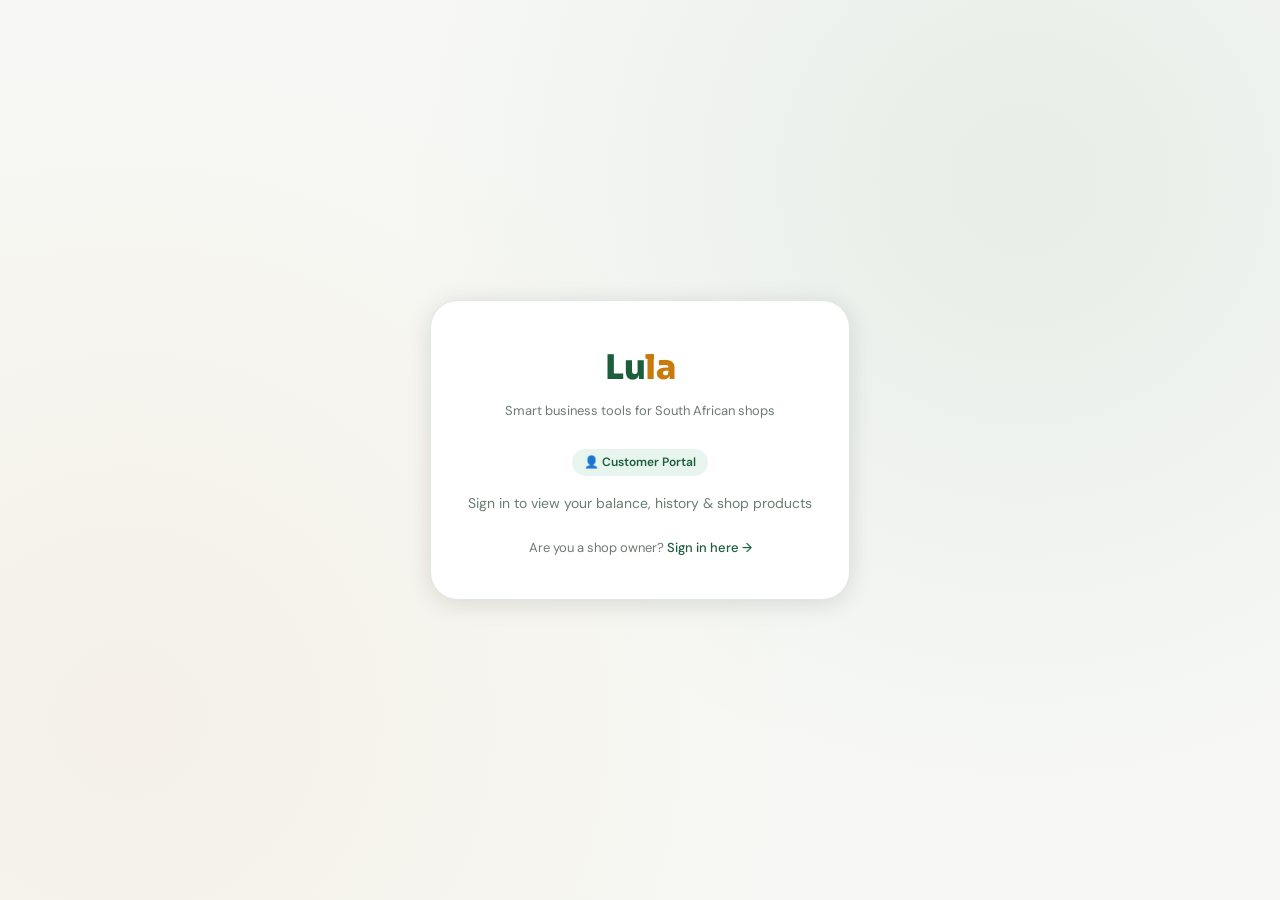
==== commit b6ee812c: "Adding role when loging-in" ====
--- a/customer.html
+++ b/customer.html
@@ -659,4 +659,4 @@
 </script>
 
 </body>
-</html>+</html>
--- a/style.css
+++ b/style.css
@@ -1,4 +1,4 @@
-@import url('https://fonts.googleapis.com/css2?family=Sora:wght@400;500;600;700&family=DM+Sans:wght@400;500&display=swap');
+@import url('https://fonts.googleapis.com/css2?family=Sora:wght@400;500;600;700;800&family=DM+Sans:ital,wght@0,400;0,500;0,600;1,400&display=swap');
 
 *, *::before, *::after { box-sizing: border-box; margin: 0; padding: 0; }
 
@@ -6,254 +6,238 @@
   --green:        #1B5E3B;
   --green-mid:    #2E7D52;
   --green-light:  #E8F5EE;
-  --amber:        #D4840A;
+  --green-ultra:  #F0FAF4;
+  --amber:        #C97A0A;
   --amber-light:  #FEF3DC;
-  --cream:        #FAFAF7;
-  --dark:         #111714;
+  --cream:        #F7F8F5;
+  --dark:         #0F1710;
   --dark-mid:     #2C3830;
   --muted:        #6B7B72;
-  --border:       #DDE5DF;
+  --muted-light:  #9CAA9F;
+  --border:       #E0E8E2;
+  --border-dark:  #C8D5CC;
   --white:        #FFFFFF;
-  --danger:       #C0392B;
+  --danger:       #B83232;
   --danger-light: #FDECEA;
-  --radius:       12px;
-  --radius-sm:    8px;
+  --blue:         #1A56DB;
+  --blue-light:   #EBF0FD;
+  --radius-xs:    6px;
+  --radius-sm:    10px;
+  --radius:       14px;
   --radius-lg:    20px;
-  --shadow:       0 2px 12px rgba(27,94,59,0.10);
-  --shadow-md:    0 4px 24px rgba(27,94,59,0.14);
+  --radius-xl:    28px;
+  --shadow-sm:    0 1px 4px rgba(15,23,16,0.07);
+  --shadow:       0 2px 12px rgba(15,23,16,0.09);
+  --shadow-md:    0 4px 24px rgba(15,23,16,0.12);
+  --shadow-lg:    0 8px 40px rgba(15,23,16,0.14);
 }
 
-body {
-  font-family: 'DM Sans', sans-serif;
-  background: var(--cream);
-  color: var(--dark);
-  min-height: 100vh;
-  font-size: 15px;
-  line-height: 1.6;
+html { scroll-behavior: smooth; }
+body { font-family: 'DM Sans', sans-serif; background: var(--cream); color: var(--dark); min-height: 100vh; font-size: 15px; line-height: 1.6; -webkit-font-smoothing: antialiased; }
+h1,h2,h3,h4,.brand { font-family: 'Sora', sans-serif; }
+a { color: inherit; text-decoration: none; }
+button { cursor: pointer; }
+
+/* ══ BUTTONS ══ */
+.btn { display:inline-flex; align-items:center; justify-content:center; gap:8px; padding:12px 22px; border-radius:var(--radius-sm); font-size:14px; font-weight:600; border:none; transition:all 0.18s; font-family:'DM Sans',sans-serif; letter-spacing:0.01em; }
+.btn-primary   { background:var(--green); color:#fff; }
+.btn-primary:hover { background:var(--green-mid); transform:translateY(-1px); box-shadow:0 4px 16px rgba(27,94,59,0.3); }
+.btn-outline   { background:transparent; border:1.5px solid var(--border-dark); color:var(--dark-mid); }
+.btn-outline:hover { border-color:var(--green); color:var(--green); background:var(--green-light); }
+.btn-danger    { background:var(--danger); color:#fff; }
+.btn-danger:hover { opacity:0.9; }
+.btn-full      { width:100%; }
+.btn-sm        { padding:7px 14px; font-size:13px; }
+.btn-lg        { padding:15px 28px; font-size:16px; }
+.btn-google    { background:#fff; border:1.5px solid var(--border); color:var(--dark); width:100%; padding:13px 20px; border-radius:var(--radius-sm); font-size:15px; font-weight:500; display:flex; align-items:center; justify-content:center; gap:10px; font-family:'DM Sans',sans-serif; transition:all 0.18s; }
+.btn-google:hover { border-color:var(--green); box-shadow:var(--shadow); transform:translateY(-1px); }
+
+/* ══ CARDS ══ */
+.card { background:var(--white); border-radius:var(--radius); border:1px solid var(--border); padding:22px; }
+.card-lg { border-radius:var(--radius-lg); padding:30px; }
+.card-hover { transition:all 0.18s; }
+.card-hover:hover { box-shadow:var(--shadow-md); transform:translateY(-2px); border-color:var(--border-dark); }
+
+/* ══ BADGES ══ */
+.badge { display:inline-flex; align-items:center; gap:4px; padding:3px 10px; border-radius:99px; font-size:12px; font-weight:600; }
+.badge-green  { background:var(--green-light); color:var(--green); }
+.badge-amber  { background:var(--amber-light); color:var(--amber); }
+.badge-danger { background:var(--danger-light); color:var(--danger); }
+.badge-gray   { background:#F0F2F0; color:var(--muted); }
+.badge-blue   { background:var(--blue-light); color:var(--blue); }
+
+/* ══ ALERTS ══ */
+.alert { display:flex; align-items:flex-start; gap:10px; padding:13px 16px; border-radius:var(--radius-sm); font-size:13px; font-weight:500; }
+.alert-warning { background:var(--amber-light); border:1px solid #E8C06A; color:#7A4A00; }
+.alert-danger  { background:var(--danger-light); border:1px solid #E8A0A0; color:var(--danger); }
+.alert-success { background:var(--green-light);  border:1px solid #90C8A8; color:var(--green); }
+.alert-info    { background:var(--blue-light);   border:1px solid #A0B8F0; color:var(--blue); }
+
+/* ══ INPUTS ══ */
+.input-group { display:flex; flex-direction:column; gap:6px; margin-bottom:16px; }
+.input-group label { font-size:13px; font-weight:600; color:var(--dark-mid); letter-spacing:0.01em; }
+.input-group input,.input-group select,.input-group textarea { padding:11px 14px; border:1.5px solid var(--border); border-radius:var(--radius-sm); font-size:14px; font-family:'DM Sans',sans-serif; background:#fff; color:var(--dark); transition:border-color 0.15s,box-shadow 0.15s; outline:none; }
+.input-group input:focus,.input-group select:focus,.input-group textarea:focus { border-color:var(--green); box-shadow:0 0 0 3px rgba(27,94,59,0.1); }
+.input-group input::placeholder { color:var(--muted-light); }
+.input-prefix { position:relative; }
+.input-prefix input { padding-left:32px; }
+.input-prefix-label { position:absolute; left:12px; top:50%; transform:translateY(-50%); font-weight:600; color:var(--muted); font-size:14px; pointer-events:none; }
+
+/* ══ DIVIDER ══ */
+.divider { display:flex; align-items:center; gap:12px; color:var(--muted); font-size:13px; margin:18px 0; }
+.divider::before,.divider::after { content:''; flex:1; height:1px; background:var(--border); }
+
+/* ══ STATUS PILL ══ */
+.status-pill { display:inline-flex; align-items:center; gap:6px; padding:5px 12px; border-radius:99px; font-size:12px; font-weight:600; }
+.status-online  { background:var(--green-light); color:var(--green); }
+.status-offline { background:var(--amber-light); color:var(--amber); }
+.status-dot { width:7px; height:7px; border-radius:50%; }
+.status-online  .status-dot { background:var(--green); animation:pulse 2s infinite; }
+.status-offline .status-dot { background:var(--amber); }
+@keyframes pulse { 0%,100%{opacity:1}50%{opacity:0.4} }
+
+/* ══ PAGE HEADER ══ */
+.page-header { display:flex; align-items:center; justify-content:space-between; padding:14px 24px; background:#fff; border-bottom:1px solid var(--border); position:sticky; top:0; z-index:100; box-shadow:var(--shadow-sm); }
+.brand-mark { font-family:'Sora',sans-serif; font-weight:800; font-size:22px; color:var(--green); letter-spacing:-0.5px; }
+.brand-mark span { color:var(--amber); }
+
+/* ══ DASHBOARD LAYOUT ══ */
+.dash-layout { display:flex; min-height:calc(100vh - 57px); }
+.dash-sidebar { width:230px; background:#fff; border-right:1px solid var(--border); padding:16px 10px; display:flex; flex-direction:column; gap:2px; flex-shrink:0; position:sticky; top:57px; height:calc(100vh - 57px); overflow-y:auto; }
+.dash-content { flex:1; padding:30px; overflow-y:auto; max-width:100%; }
+
+/* Sidebar */
+.nav-item { display:flex; align-items:center; gap:10px; padding:9px 12px; border-radius:var(--radius-sm); font-size:14px; font-weight:500; color:var(--muted); border:none; background:none; width:100%; text-align:left; transition:all 0.15s; font-family:'DM Sans',sans-serif; }
+.nav-item:hover  { background:var(--green-ultra); color:var(--green); }
+.nav-item.active { background:var(--green-light); color:var(--green); font-weight:600; }
+.nav-item svg { width:17px; height:17px; flex-shrink:0; }
+.nav-divider { height:1px; background:var(--border); margin:6px 4px; }
+.nav-section-label { font-size:10px; font-weight:700; color:var(--muted-light); text-transform:uppercase; letter-spacing:0.08em; padding:8px 12px 2px; }
+.sidebar-biz { padding:12px 14px 16px; border-bottom:1px solid var(--border); margin-bottom:8px; }
+.sidebar-biz-name { font-weight:700; font-size:14px; color:var(--dark); margin-bottom:4px; }
+.sidebar-role { font-size:11px; color:var(--muted); margin-bottom:6px; }
+
+/* ══ STAT CARDS ══ */
+.stats-grid { display:grid; grid-template-columns:repeat(auto-fit,minmax(160px,1fr)); gap:14px; margin-bottom:24px; }
+.stat-card { background:#fff; border:1px solid var(--border); border-radius:var(--radius); padding:20px; }
+.stat-icon { width:36px; height:36px; border-radius:var(--radius-xs); display:flex; align-items:center; justify-content:center; margin-bottom:12px; font-size:18px; }
+.stat-label { font-size:12px; color:var(--muted); font-weight:600; text-transform:uppercase; letter-spacing:0.05em; margin-bottom:4px; }
+.stat-value { font-family:'Sora',sans-serif; font-size:26px; font-weight:700; color:var(--dark); line-height:1.1; }
+.stat-sub   { font-size:12px; color:var(--muted); margin-top:4px; }
+.stat-card.accent   { background:var(--green); border-color:var(--green); }
+.stat-card.accent .stat-label,.stat-card.accent .stat-sub { color:rgba(255,255,255,0.65); }
+.stat-card.accent .stat-value { color:#fff; }
+.stat-card.accent .stat-icon  { background:rgba(255,255,255,0.15); }
+.stat-trend { display:inline-flex; align-items:center; gap:3px; font-size:11px; font-weight:600; padding:2px 6px; border-radius:4px; margin-top:4px; }
+.trend-up   { background:var(--green-light); color:var(--green); }
+.trend-down { background:var(--danger-light); color:var(--danger); }
+
+/* ══ SECTION HEADING ══ */
+.section-heading { font-family:'Sora',sans-serif; font-size:17px; font-weight:700; color:var(--dark); margin-bottom:14px; display:flex; align-items:center; gap:8px; }
+
+/* ══ TABLE ══ */
+.table-wrap { overflow-x:auto; border-radius:var(--radius-sm); }
+table { width:100%; border-collapse:collapse; font-size:14px; }
+thead th { text-align:left; padding:10px 16px; color:var(--muted); font-size:11px; font-weight:700; text-transform:uppercase; letter-spacing:0.05em; border-bottom:1px solid var(--border); background:var(--cream); }
+tbody td { padding:13px 16px; border-bottom:1px solid var(--border); color:var(--dark); vertical-align:middle; }
+tbody tr:hover { background:var(--green-ultra); }
+tbody tr:last-child td { border-bottom:none; }
+.td-main { font-weight:600; }
+.td-mono { font-family:'Sora',sans-serif; font-weight:700; }
+
+/* ══ ZAR CURRENCY ══ */
+.zar { font-family:'Sora',sans-serif; font-weight:700; }
+.zar::before { content:'R\00a0'; font-size:0.75em; opacity:0.7; font-weight:600; }
+
+/* ══ QUICK ACTIONS ══ */
+.quick-actions { display:flex; gap:8px; flex-wrap:wrap; }
+.action-btn { display:flex; align-items:center; gap:7px; padding:9px 16px; border-radius:var(--radius-sm); border:1.5px solid var(--border-dark); background:#fff; font-size:13px; font-weight:600; color:var(--dark-mid); transition:all 0.15s; font-family:'DM Sans',sans-serif; }
+.action-btn:hover { border-color:var(--green); color:var(--green); background:var(--green-ultra); }
+.action-btn.primary { background:var(--green); color:#fff; border-color:var(--green); }
+.action-btn.primary:hover { background:var(--green-mid); box-shadow:0 3px 12px rgba(27,94,59,0.3); }
+.action-btn.amber { background:var(--amber); color:#fff; border-color:var(--amber); }
+
+/* ══ MODALS ══ */
+.modal-overlay { position:fixed; inset:0; background:rgba(10,20,12,0.5); display:flex; align-items:center; justify-content:center; z-index:999; padding:20px; backdrop-filter:blur(4px); }
+.modal-box { background:#fff; border-radius:var(--radius-lg); max-width:520px; width:100%; max-height:90vh; overflow-y:auto; padding:28px 30px; box-shadow:var(--shadow-lg); }
+.modal-header { display:flex; align-items:center; justify-content:space-between; margin-bottom:20px; padding-bottom:16px; border-bottom:1px solid var(--border); }
+.modal-title { font-family:'Sora',sans-serif; font-size:19px; font-weight:700; }
+.modal-close { background:none; border:none; color:var(--muted); font-size:24px; line-height:1; padding:2px 4px; border-radius:4px; transition:all 0.15s; }
+.modal-close:hover { color:var(--dark); background:var(--cream); }
+
+/* ══ STORE SELECTOR ══ */
+.store-grid { display:grid; grid-template-columns:repeat(auto-fill,minmax(130px,1fr)); gap:10px; margin:16px 0; }
+.store-tile { display:flex; flex-direction:column; align-items:center; gap:8px; padding:16px 8px; border-radius:var(--radius); border:2px solid var(--border); background:#fff; cursor:pointer; transition:all 0.18s; text-align:center; }
+.store-tile:hover  { border-color:var(--green); background:var(--green-ultra); transform:translateY(-2px); }
+.store-tile.selected { border-color:var(--green); background:var(--green-light); box-shadow:0 0 0 3px rgba(27,94,59,0.12); }
+.store-tile-icon { font-size:26px; }
+.store-tile-name { font-size:12px; font-weight:600; color:var(--dark-mid); line-height:1.3; }
+.store-tile.selected .store-tile-name { color:var(--green); }
+
+/* ══ ROLE CHOOSER ══ */
+.role-card { display:flex; flex-direction:column; align-items:center; gap:12px; padding:28px 20px; border-radius:var(--radius-lg); border:2px solid var(--border); background:#fff; cursor:pointer; transition:all 0.2s; text-align:center; flex:1; }
+.role-card:hover  { border-color:var(--green); transform:translateY(-3px); box-shadow:var(--shadow-md); }
+.role-card.selected { border-color:var(--green); background:var(--green-light); box-shadow:0 0 0 3px rgba(27,94,59,0.12); }
+.role-icon { width:64px; height:64px; border-radius:var(--radius); background:var(--green-light); display:flex; align-items:center; justify-content:center; font-size:30px; }
+.role-card.selected .role-icon { background:rgba(27,94,59,0.15); }
+.role-title { font-family:'Sora',sans-serif; font-size:17px; font-weight:700; }
+.role-desc  { font-size:13px; color:var(--muted); line-height:1.5; }
+
+/* ══ SETUP WIZARD ══ */
+.setup-page { min-height:100vh; display:flex; align-items:center; justify-content:center; padding:24px; background:var(--cream); background-image:radial-gradient(circle at 85% 15%,rgba(27,94,59,0.07) 0%,transparent 55%),radial-gradient(circle at 10% 85%,rgba(201,122,10,0.06) 0%,transparent 50%); }
+.setup-box { background:#fff; border-radius:var(--radius-xl); border:1px solid var(--border); padding:36px 32px; max-width:640px; width:100%; box-shadow:var(--shadow-md); }
+.step-indicator { display:flex; gap:6px; margin-bottom:26px; align-items:center; }
+.step-dot { width:8px; height:8px; border-radius:50%; background:var(--border); transition:all 0.25s; }
+.step-dot.active { background:var(--green); width:28px; border-radius:4px; }
+.step-dot.done   { background:var(--green); }
+
+/* ══ LOGIN PAGE ══ */
+.login-page { min-height:100vh; display:flex; align-items:center; justify-content:center; padding:24px; background:var(--cream); background-image:radial-gradient(circle at 80% 20%,rgba(27,94,59,0.07) 0%,transparent 50%),radial-gradient(circle at 10% 80%,rgba(201,122,10,0.06) 0%,transparent 50%); }
+.login-box { background:#fff; border-radius:var(--radius-xl); border:1px solid var(--border); padding:40px 36px; max-width:420px; width:100%; box-shadow:var(--shadow-md); }
+.login-logo { text-align:center; margin-bottom:28px; }
+.login-logo .brand-mark { font-size:34px; }
+.login-tagline { font-size:13px; color:var(--muted); margin-top:5px; }
+
+/* ══ CHANGE DISPLAY ══ */
+.change-box { background:var(--green-light); border:1.5px solid #90C8A8; border-radius:var(--radius-sm); padding:16px; margin-bottom:16px; }
+.change-box-label { font-size:12px; color:var(--muted); font-weight:600; text-transform:uppercase; letter-spacing:0.05em; margin-bottom:4px; }
+.change-box-amount { font-family:'Sora',sans-serif; font-size:32px; font-weight:800; color:var(--green); }
+.change-box-error { background:var(--danger-light); border-color:#E8A0A0; }
+.change-box-error .change-box-amount { color:var(--danger); font-size:14px; font-weight:600; margin-top:0; }
+
+/* ══ HIDDEN ══ */
+.hidden { display:none !important; }
+
+/* ══ EMPTY STATE ══ */
+.empty-state { text-align:center; padding:48px 20px; color:var(--muted); }
+.empty-icon  { font-size:44px; margin-bottom:12px; opacity:0.6; }
+.empty-title { font-family:'Sora',sans-serif; font-weight:600; font-size:15px; color:var(--dark-mid); margin-bottom:6px; }
+.empty-sub   { font-size:13px; }
+
+/* ══ TOAST ══ */
+#toast { position:fixed; bottom:28px; left:50%; transform:translateX(-50%) translateY(100px); background:var(--dark); color:#fff; padding:13px 24px; border-radius:99px; font-size:14px; font-weight:500; transition:transform 0.3s cubic-bezier(0.34,1.56,0.64,1); z-index:9999; white-space:nowrap; box-shadow:var(--shadow-lg); }
+
+/* ══ CUSTOMER PORTAL ══ */
+.cust-layout { max-width:700px; margin:0 auto; padding:24px 16px 80px; }
+.cust-hero { background:linear-gradient(135deg,var(--green) 0%,var(--green-mid) 100%); color:#fff; border-radius:var(--radius-lg); padding:28px 26px; margin-bottom:18px; display:flex; align-items:center; justify-content:space-between; gap:16px; }
+.cust-avatar { width:52px; height:52px; border-radius:50%; background:rgba(255,255,255,0.2); display:flex; align-items:center; justify-content:center; font-family:'Sora',sans-serif; font-size:20px; font-weight:700; flex-shrink:0; border:2px solid rgba(255,255,255,0.3); }
+.tab-bar { display:flex; gap:3px; background:var(--white); border:1px solid var(--border); border-radius:var(--radius-sm); padding:4px; margin-bottom:20px; overflow-x:auto; }
+.tab-btn { flex-shrink:0; padding:8px 12px; border:none; background:none; border-radius:var(--radius-xs); font-size:13px; font-weight:600; color:var(--muted); transition:all 0.15s; font-family:'DM Sans',sans-serif; white-space:nowrap; }
+.tab-btn.active { background:var(--green); color:#fff; }
+.shop-card { background:#fff; border:1px solid var(--border); border-radius:var(--radius); padding:16px 18px; margin-bottom:10px; display:flex; align-items:center; gap:14px; cursor:pointer; transition:all 0.18s; }
+.shop-card:hover { border-color:var(--green); box-shadow:var(--shadow); transform:translateY(-1px); }
+.shop-icon { width:48px; height:48px; border-radius:var(--radius-sm); background:var(--green-light); display:flex; align-items:center; justify-content:center; font-size:22px; flex-shrink:0; }
+
+/* ══ RESPONSIVE ══ */
+@media (max-width:768px) {
+  .dash-sidebar { display:none; }
+  .dash-content { padding:16px; }
+  .stats-grid { grid-template-columns:1fr 1fr; }
+  .setup-box { padding:24px 20px; }
+  .login-box { padding:28px 20px; }
+  .modal-box { padding:22px 20px; }
 }
-
-h1, h2, h3, h4, .brand {
-  font-family: 'Sora', sans-serif;
+@media (max-width:480px) {
+  .stats-grid { grid-template-columns:1fr; }
+  .store-grid { grid-template-columns:repeat(3,1fr); }
 }
-
-a { color: inherit; text-decoration: none; }
-
-/* ── Buttons ── */
-.btn {
-  display: inline-flex; align-items: center; justify-content: center; gap: 8px;
-  padding: 12px 24px; border-radius: var(--radius-sm); font-size: 15px;
-  font-weight: 500; cursor: pointer; border: none; transition: all 0.18s;
-  font-family: 'DM Sans', sans-serif;
-}
-.btn-primary   { background: var(--green); color: var(--white); }
-.btn-primary:hover { background: var(--green-mid); transform: translateY(-1px); box-shadow: var(--shadow); }
-.btn-outline   { background: transparent; border: 1.5px solid var(--border); color: var(--dark-mid); }
-.btn-outline:hover { border-color: var(--green); color: var(--green); background: var(--green-light); }
-.btn-google    {
-  background: var(--white); border: 1.5px solid var(--border); color: var(--dark);
-  width: 100%; padding: 14px 20px; border-radius: var(--radius-sm);
-  font-size: 15px; font-weight: 500; cursor: pointer;
-  transition: all 0.18s; font-family: 'DM Sans', sans-serif;
-  display: flex; align-items: center; justify-content: center; gap: 10px;
-}
-.btn-google:hover { border-color: var(--green); box-shadow: var(--shadow); transform: translateY(-1px); }
-.btn-full { width: 100%; }
-.btn-sm { padding: 8px 16px; font-size: 13px; }
-
-/* ── Cards ── */
-.card {
-  background: var(--white); border-radius: var(--radius); border: 1px solid var(--border);
-  padding: 20px;
-}
-.card-lg { border-radius: var(--radius-lg); padding: 28px; }
-
-/* ── Badge ── */
-.badge {
-  display: inline-flex; align-items: center; gap: 4px;
-  padding: 3px 10px; border-radius: 99px; font-size: 12px; font-weight: 500;
-}
-.badge-green  { background: var(--green-light); color: var(--green); }
-.badge-amber  { background: var(--amber-light); color: var(--amber); }
-.badge-danger { background: var(--danger-light); color: var(--danger); }
-.badge-gray   { background: #F0F0EE; color: var(--muted); }
-
-/* ── Alert ── */
-.alert {
-  display: flex; align-items: flex-start; gap: 10px;
-  padding: 12px 14px; border-radius: var(--radius-sm); font-size: 13px;
-}
-.alert-warning { background: var(--amber-light); border: 1px solid #F0C060; color: #7A4A00; }
-.alert-danger  { background: var(--danger-light); border: 1px solid #F0A0A0; color: var(--danger); }
-.alert-success { background: var(--green-light);  border: 1px solid #80C0A0; color: var(--green); }
-
-/* ── Inputs ── */
-.input-group { display: flex; flex-direction: column; gap: 6px; margin-bottom: 16px; }
-.input-group label { font-size: 13px; font-weight: 500; color: var(--dark-mid); }
-.input-group input, .input-group select, .input-group textarea {
-  padding: 11px 14px; border: 1.5px solid var(--border); border-radius: var(--radius-sm);
-  font-size: 14px; font-family: 'DM Sans', sans-serif; background: var(--white);
-  color: var(--dark); transition: border-color 0.15s; outline: none;
-}
-.input-group input:focus, .input-group select:focus { border-color: var(--green); }
-
-/* ── Divider ── */
-.divider { display: flex; align-items: center; gap: 12px; color: var(--muted); font-size: 13px; margin: 20px 0; }
-.divider::before, .divider::after { content: ''; flex: 1; height: 1px; background: var(--border); }
-
-/* ── Offline pill ── */
-.status-pill {
-  display: inline-flex; align-items: center; gap: 6px;
-  padding: 5px 12px; border-radius: 99px; font-size: 12px; font-weight: 500;
-}
-.status-online  { background: var(--green-light); color: var(--green); }
-.status-offline { background: var(--amber-light); color: var(--amber); }
-.status-dot { width: 7px; height: 7px; border-radius: 50%; }
-.status-online .status-dot  { background: var(--green); }
-.status-offline .status-dot { background: var(--amber); }
-
-/* ── Page header ── */
-.page-header {
-  display: flex; align-items: center; justify-content: space-between;
-  padding: 16px 24px; background: var(--white); border-bottom: 1px solid var(--border);
-  position: sticky; top: 0; z-index: 100;
-}
-.brand-mark { font-family: 'Sora', sans-serif; font-weight: 700; font-size: 22px; color: var(--green); }
-.brand-mark span { color: var(--amber); }
-
-/* ── Dashboard layout ── */
-.dash-layout { display: flex; min-height: calc(100vh - 57px); }
-.dash-sidebar {
-  width: 220px; background: var(--white); border-right: 1px solid var(--border);
-  padding: 20px 12px; display: flex; flex-direction: column; gap: 4px;
-  flex-shrink: 0;
-}
-.dash-content { flex: 1; padding: 28px; overflow-y: auto; }
-
-/* Sidebar nav */
-.nav-item {
-  display: flex; align-items: center; gap: 10px;
-  padding: 10px 12px; border-radius: var(--radius-sm); font-size: 14px;
-  font-weight: 500; color: var(--muted); cursor: pointer; transition: all 0.15s;
-  border: none; background: none; width: 100%; text-align: left;
-}
-.nav-item:hover { background: var(--green-light); color: var(--green); }
-.nav-item.active { background: var(--green-light); color: var(--green); }
-.nav-item svg { width: 18px; height: 18px; flex-shrink: 0; }
-.nav-divider { height: 1px; background: var(--border); margin: 8px 4px; }
-.nav-section-label { font-size: 11px; font-weight: 600; color: var(--muted); text-transform: uppercase; letter-spacing: 0.06em; padding: 6px 12px 2px; }
-
-/* ── Stat cards ── */
-.stats-grid { display: grid; grid-template-columns: repeat(auto-fit, minmax(160px, 1fr)); gap: 14px; margin-bottom: 24px; }
-.stat-card {
-  background: var(--white); border: 1px solid var(--border); border-radius: var(--radius);
-  padding: 18px 20px;
-}
-.stat-label { font-size: 12px; color: var(--muted); font-weight: 500; margin-bottom: 6px; }
-.stat-value { font-family: 'Sora', sans-serif; font-size: 26px; font-weight: 700; color: var(--dark); }
-.stat-sub   { font-size: 12px; color: var(--muted); margin-top: 4px; }
-.stat-card.accent { background: var(--green); border-color: var(--green); }
-.stat-card.accent .stat-label, .stat-card.accent .stat-sub { color: rgba(255,255,255,0.7); }
-.stat-card.accent .stat-value { color: var(--white); }
-
-/* ── Section heading ── */
-.section-heading {
-  font-family: 'Sora', sans-serif; font-size: 17px; font-weight: 600;
-  color: var(--dark); margin-bottom: 14px; display: flex; align-items: center; gap: 8px;
-}
-
-/* ── Table ── */
-.table-wrap { overflow-x: auto; }
-table { width: 100%; border-collapse: collapse; font-size: 14px; }
-thead th { text-align: left; padding: 10px 14px; color: var(--muted); font-size: 12px; font-weight: 600; text-transform: uppercase; letter-spacing: 0.04em; border-bottom: 1px solid var(--border); }
-tbody td { padding: 12px 14px; border-bottom: 1px solid var(--border); color: var(--dark); }
-tbody tr:hover { background: var(--cream); }
-tbody tr:last-child td { border-bottom: none; }
-
-/* ── Store selector ── */
-.store-grid {
-  display: grid; grid-template-columns: repeat(auto-fill, minmax(150px, 1fr)); gap: 12px;
-  margin: 20px 0;
-}
-.store-tile {
-  display: flex; flex-direction: column; align-items: center; gap: 8px;
-  padding: 18px 10px; border-radius: var(--radius); border: 2px solid var(--border);
-  background: var(--white); cursor: pointer; transition: all 0.18s; text-align: center;
-}
-.store-tile:hover { border-color: var(--green); background: var(--green-light); }
-.store-tile.selected { border-color: var(--green); background: var(--green-light); box-shadow: 0 0 0 3px rgba(27,94,59,0.12); }
-.store-tile-icon { font-size: 28px; }
-.store-tile-name { font-size: 13px; font-weight: 500; color: var(--dark-mid); }
-.store-tile.selected .store-tile-name { color: var(--green); }
-
-/* ── Quick action buttons ── */
-.quick-actions { display: flex; gap: 10px; flex-wrap: wrap; margin-bottom: 24px; }
-.action-btn {
-  display: flex; align-items: center; gap: 8px;
-  padding: 10px 18px; border-radius: var(--radius-sm);
-  border: 1.5px solid var(--border); background: var(--white);
-  font-size: 14px; font-weight: 500; color: var(--dark-mid);
-  cursor: pointer; transition: all 0.15s; font-family: 'DM Sans', sans-serif;
-}
-.action-btn:hover { border-color: var(--green); color: var(--green); background: var(--green-light); }
-.action-btn.primary { background: var(--green); color: var(--white); border-color: var(--green); }
-.action-btn.primary:hover { background: var(--green-mid); }
-
-/* ── Modal overlay ── */
-.modal-overlay {
-  position: fixed; inset: 0; background: rgba(0,0,0,0.45);
-  display: flex; align-items: center; justify-content: center;
-  z-index: 999; padding: 20px;
-}
-.modal-box {
-  background: var(--white); border-radius: var(--radius-lg);
-  max-width: 540px; width: 100%; max-height: 90vh; overflow-y: auto;
-  padding: 32px;
-}
-.modal-header { display: flex; align-items: center; justify-content: space-between; margin-bottom: 20px; }
-.modal-title { font-family: 'Sora', sans-serif; font-size: 20px; font-weight: 700; }
-.modal-close { background: none; border: none; cursor: pointer; color: var(--muted); font-size: 22px; line-height: 1; padding: 2px; }
-.modal-close:hover { color: var(--dark); }
-.hidden { display: none !important; }
-
-/* ── Login page ── */
-.login-page {
-  min-height: 100vh; display: flex; align-items: center; justify-content: center;
-  padding: 24px;
-  background: var(--cream);
-  background-image: radial-gradient(circle at 80% 20%, rgba(27,94,59,0.06) 0%, transparent 50%),
-                    radial-gradient(circle at 10% 80%, rgba(212,132,10,0.06) 0%, transparent 50%);
-}
-.login-box {
-  background: var(--white); border-radius: var(--radius-lg);
-  border: 1px solid var(--border); padding: 40px 36px;
-  max-width: 420px; width: 100%; box-shadow: var(--shadow-md);
-}
-.login-logo { text-align: center; margin-bottom: 28px; }
-.login-logo .brand-mark { font-size: 32px; }
-.login-tagline { font-size: 13px; color: var(--muted); margin-top: 4px; }
-
-/* ── Setup wizard ── */
-.setup-page {
-  min-height: 100vh; display: flex; align-items: center; justify-content: center;
-  padding: 24px; background: var(--cream);
-}
-.setup-box {
-  background: var(--white); border-radius: var(--radius-lg);
-  border: 1px solid var(--border); padding: 36px 32px;
-  max-width: 620px; width: 100%; box-shadow: var(--shadow);
-}
-.step-indicator {
-  display: flex; gap: 8px; margin-bottom: 28px; align-items: center;
-}
-.step-dot {
-  width: 8px; height: 8px; border-radius: 50%; background: var(--border); transition: all 0.2s;
-}
-.step-dot.active { background: var(--green); width: 24px; border-radius: 4px; }
-.step-dot.done   { background: var(--green); }
-
-/* ── Responsive ── */
-@media (max-width: 700px) {
-  .dash-sidebar { display: none; }
-  .dash-content { padding: 16px; }
-  .stats-grid { grid-template-columns: 1fr 1fr; }
-}
